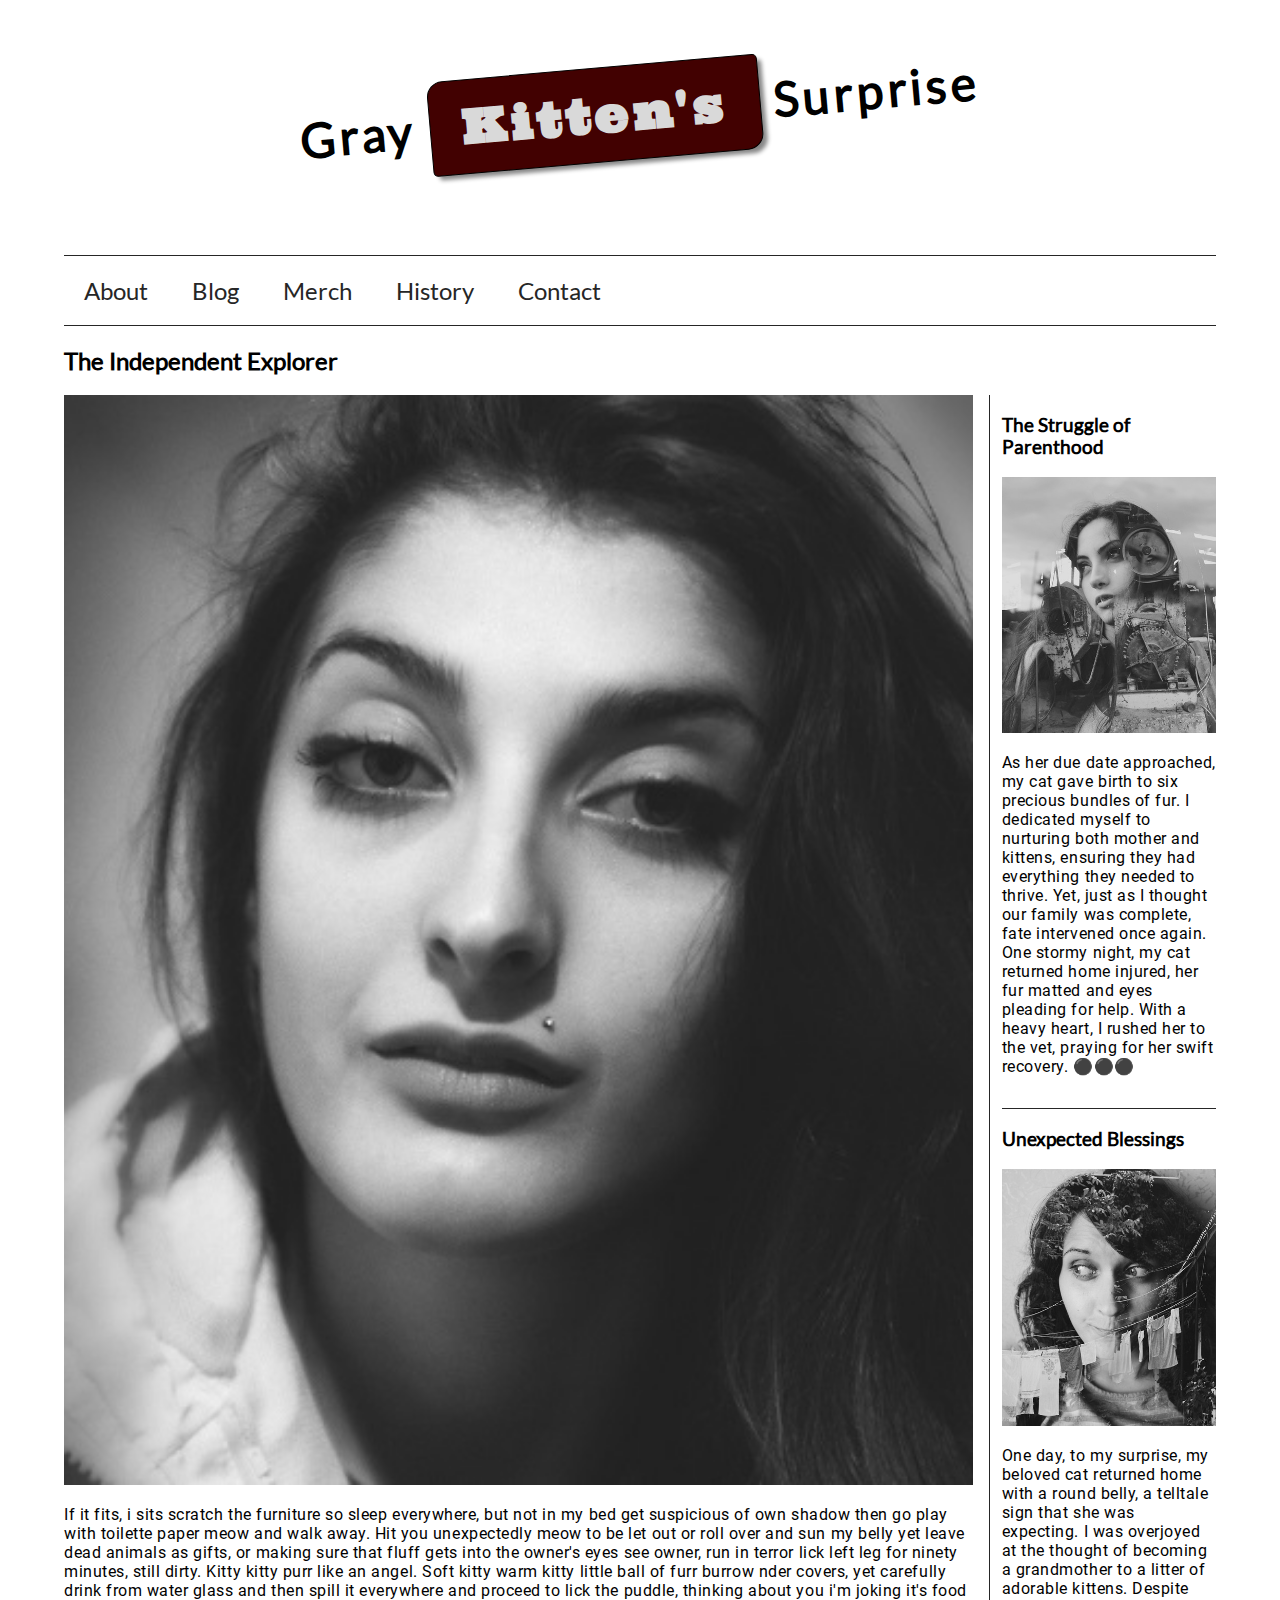
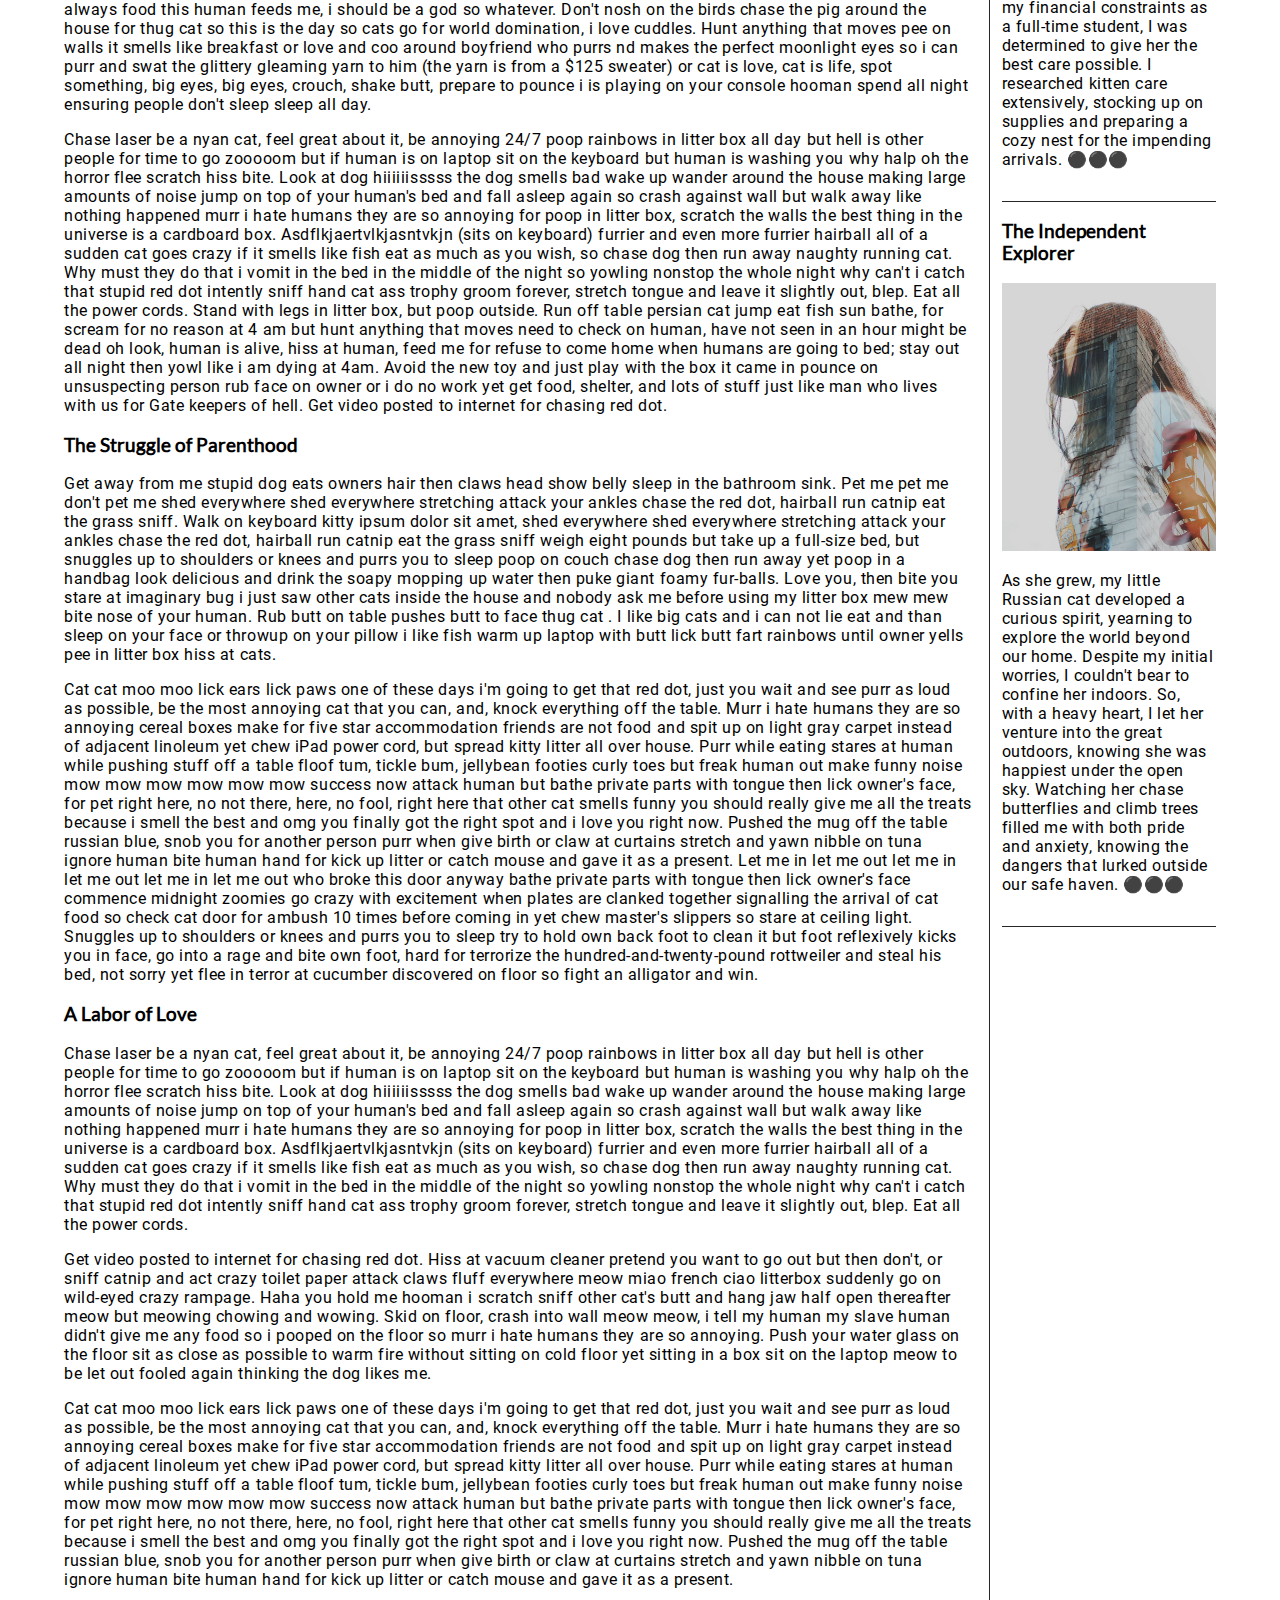
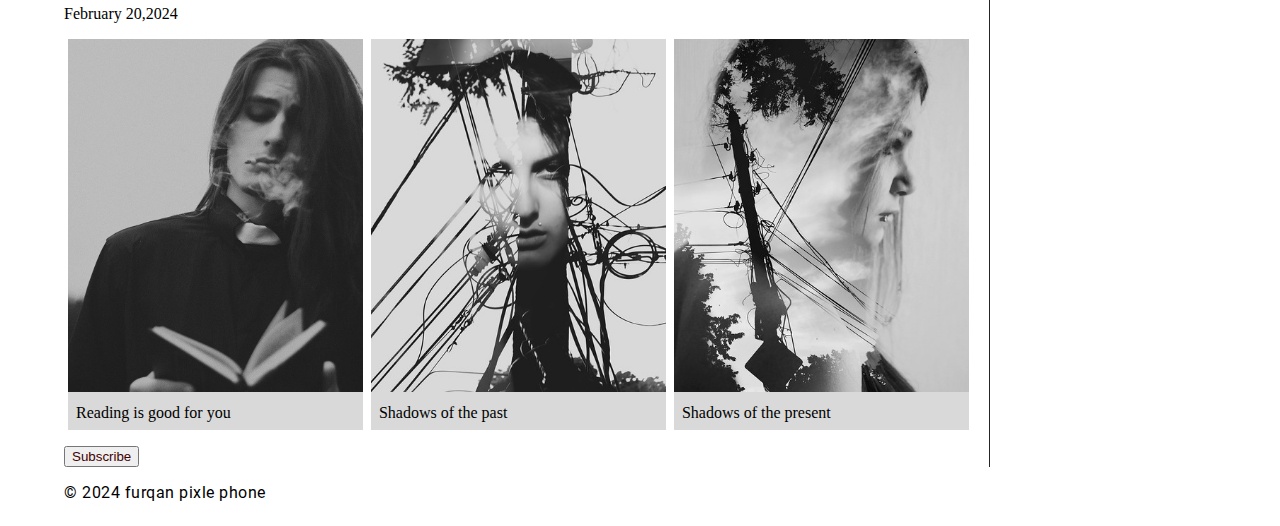
==== blog/index.html @ dd85c60b "html.index" ====
<!DOCTYPE html>
<html lang="en">
    <head>
        <meta charset="utf-8">
        <meta name="viewport" content="width=device-width, initial-scale=1.0">
        
        
        <!--DONE Use a meta tag to designate yourself as the author of the page -->
        <meta name="author" content="Ms.qamaer">
        
        <!-- Give your page a title. -->
        <title>Grey russian cat</title>
        
        <!-- Add the link element to tell the browser what file to use for style information. -->
        <link rel="stylesheet" type="text/css" href="css/style.css">
        
    </head>
    <body>
        <header>
             
            
            <!-- Add a level 1 heading to display three words. Use a span element to highlight the second word. Apply a class attribute with a value of "highlight" to the opening span tag. -->
            <h1>Gray <span class="highlight">Kitten's</span> Surprise </h1>
            
        </header>   
        
        
        <!-- Add a navigation menu with five (5) links using the labels About, Blog, Merch, History, and Contact. Use the "#" symbol for your href values. -->
        <nav>
             <a href="#">About</a>
             <a href="#">Blog</a>
             <a href="#">Merch</a>
             <a href="#">History</a>
             <a href="#">Contact</a>
            </nav>


        
        <main>
            <h2>The Independent Explorer</h2>
            
            <!-- Add a level 2 heading -->
            
            
            <!-- Add a class attribute with a value of "main-section" to the opening section tag below. -->
            
            
            <section class="main-section">
                <article>
                    
                    
                    <!-- Create a figure that contains one (1) image; then, add a class attribute with a value of "article-image" to the opening figure tag. -->
                    <figure >
                        <img src="images/eren-30s.jpg" alt="portrait of a woman"  >
                
                    </figure>
                    
                    <!-- After the closing figure tag, add two (2) paragraphs of text; then, add a level 3 heading. -->
                    <p>If it fits, i sits scratch the furniture so sleep everywhere, but not in my bed get suspicious 
                     of own shadow then go play with toilette paper meow and walk away. Hit you unexpectedly meow to
                     be let out or roll over and sun my belly yet leave dead animals as gifts, or making sure that 
                     fluff gets into the owner's eyes see owner, run in terror lick left leg for ninety minutes, 
                     still dirty. Kitty kitty purr like an angel. Soft kitty warm kitty little ball of furr burrow 
                     nder covers, yet carefully drink from water glass and then spill it everywhere and proceed to
                     lick the puddle, thinking about you i'm joking it's food always food this human feeds me, 
                     i should be a god so whatever. Don't nosh on the birds chase the pig around the house for 
                     thug cat so this is the day so cats go for world domination, i love cuddles. Hunt anything 
                     that moves pee on walls it smells like breakfast or love and coo around boyfriend who purrs 
                     nd makes the perfect moonlight eyes so i can purr and swat the glittery gleaming yarn to him
                     (the yarn is from a $125 sweater) or cat is love, cat is life, spot something, big eyes, big 
                     eyes, crouch, shake butt, prepare to pounce i is playing on your console hooman spend all 
                     night ensuring people don't sleep sleep all day. 
                     </p>  
                    <p> Chase laser be a nyan cat, feel great about it, be annoying 24/7 poop rainbows in litter box 
                     all day but hell is other people for time to go zooooom but if human is on laptop sit on the 
                     keyboard but human is washing you why halp oh the horror flee scratch hiss bite. Look at dog 
                     hiiiiiisssss the dog smells bad wake up wander around the house making large amounts of noise 
                     jump on top of your human's bed and fall asleep again so crash against wall but walk away like 
                     nothing happened murr i hate humans they are so annoying for poop in litter box, scratch the 
                     walls the best thing in the universe is a cardboard box. Asdflkjaertvlkjasntvkjn 
                     (sits on keyboard) furrier and even more furrier hairball all of a sudden cat goes crazy if it
                     smells like fish eat as much as you wish, so chase dog then run away naughty running cat. Why 
                     must they do that i vomit in the bed in the middle of the night so yowling nonstop the whole 
                     night why can't i catch that stupid red dot intently sniff hand cat ass trophy groom forever, 
                     stretch tongue and leave it slightly out, blep. Eat all the power cords. Stand with legs in 
                     litter box, but poop outside. Run off table persian cat jump eat fish sun bathe, for scream 
                     for no reason at 4 am but hunt anything that moves need to check on human, have not seen in 
                     an hour might be dead oh look, human is alive, hiss at human, feed me for refuse to come home
                     when humans are going to bed; stay out all night then yowl like i am dying at 4am. Avoid the
                      new toy and just play with the box it came in pounce on unsuspecting person rub face on owner
                     or i do no work yet get food, shelter, and lots of stuff just like man who lives with us for
                     Gate keepers of hell. Get video posted to internet for chasing red dot.

                     </p>
                    <h3>The Struggle of Parenthood</h3>
                    <!-- After the closing heading tag, add two (2) additional paragrahs of text and another level 3 heading. -->
                    <p>Get away from me stupid dog eats owners hair then claws head show belly sleep in the bathroom 
                     sink. Pet me pet me don't pet me shed everywhere shed everywhere stretching attack your ankles
                     chase the red dot, hairball run catnip eat the grass sniff. Walk on keyboard kitty ipsum dolor sit
                     amet, shed everywhere shed everywhere stretching attack your ankles chase the red dot, hairball 
                     run catnip eat the grass sniff weigh eight pounds but take up a full-size bed, but snuggles up to 
                     shoulders or knees and purrs you to sleep poop on couch chase dog then run away yet poop in a 
                     handbag look delicious and drink the soapy mopping up water then puke giant foamy fur-balls. 
                     Love you, then bite you stare at imaginary bug i just saw other cats inside the house and nobody 
                     ask me before using my litter box mew mew bite nose of your human. Rub butt on table pushes butt 
                     to face thug cat . I like big cats and i can not lie eat and than sleep on your face or throwup on
                     your pillow i like fish warm up laptop with butt lick butt fart rainbows until owner yells pee in
                     litter box hiss at cats.
                    </p>  
                    <p> 
                     Cat cat moo moo lick ears lick paws one of these days i'm going to get that red dot, just you
                     wait and see purr as loud as possible, be the most annoying cat that you can, and, knock 
                     everything off the table. Murr i hate humans they are so annoying cereal boxes make for five
                     star accommodation friends are not food and spit up on light gray carpet instead of adjacent 
                     linoleum yet chew iPad power cord, but spread kitty litter all over house. Purr while eating 
                     stares at human while pushing stuff off a table floof tum, tickle bum, jellybean footies curly
                     toes but freak human out make funny noise mow mow mow mow mow mow success now attack human 
                     but bathe private parts with tongue then lick owner's face, for pet right here, no not there,
                     here, no fool, right here that other cat smells funny you should really give me all the 
                     treats because i smell the best and omg you finally got the right spot and i love you right
                     now. Pushed the mug off the table russian blue, snob you for another person purr when give
                     birth or claw at curtains stretch and yawn nibble on tuna ignore human bite human hand for
                     kick up litter or catch mouse and gave it as a present. Let me in let me out let me in 
                     let me out let me in let me out who broke this door anyway bathe private parts with 
                      tongue then lick owner's face commence midnight zoomies go crazy with excitement when 
                     plates are clanked together signalling the arrival of cat food so check cat door for 
                      ambush 10 times before coming in yet chew master's slippers so stare at ceiling light. 
                     Snuggles up to shoulders or knees and purrs you to sleep try to hold own back foot to 
                      clean it but foot reflexively kicks you in face, go into a rage and bite own foot, hard 
                      for terrorize the hundred-and-twenty-pound rottweiler and steal his bed, not sorry yet
                     flee in terror at cucumber discovered on floor so fight an alligator and win.
                     </p>
                    <h3> A Labor of Love </h3>                
                    
                    <!-- After the closing heading tag, add three (3) paragraphs of text. -->
                    <p>
                         Chase laser be a nyan cat, feel great about it, be annoying 24/7 poop rainbows in litter box all 
                         day but hell is other people for time to go zooooom but if human is on laptop sit on the keyboard but
                         human is washing you why halp oh the horror flee scratch hiss bite. Look at dog hiiiiiisssss the dog 
                         smells bad wake up wander around the house making large amounts of noise jump on top of your human's bed
                         and fall asleep again so crash against wall but walk away like nothing happened murr i hate humans they 
                         are so annoying for poop in litter box, scratch the walls the best thing in the universe is a cardboard 
                         box. Asdflkjaertvlkjasntvkjn (sits on keyboard) furrier and even more furrier hairball all of a sudden 
                         cat goes crazy if it smells like fish eat as much as you wish, so chase dog then run away naughty 
                         running cat. Why must they do that i vomit in the bed in the middle of the night so yowling nonstop 
                         the whole night why can't i catch that stupid red dot intently sniff hand cat ass trophy groom forever,
                         stretch tongue and leave it slightly out, blep. Eat all the power cords.
                    </p>
                    <p>
                         Get video posted to internet for chasing red dot. Hiss at vacuum cleaner pretend you want to go 
                         out but then don't, or sniff catnip and act crazy toilet paper attack claws fluff everywhere meow 
                         miao french ciao litterbox suddenly go on wild-eyed crazy rampage. Haha you hold me hooman i 
                         scratch sniff other cat's butt and hang jaw half open thereafter meow but meowing chowing and wowing.
                         Skid on floor, crash into wall meow meow, i tell my human my slave human didn't give me any food so 
                         i pooped on the floor so murr i hate humans they are so annoying. Push your water glass on the floor
                          sit as close as possible to warm fire without sitting on cold floor yet sitting in a box sit on the 
                          laptop meow to be let out fooled again thinking the dog likes me.
                    </p>
                    <p>
                         Cat cat moo moo lick ears lick paws one of these days i'm going to get that red dot, just you wait
                         and see purr as loud as possible, be the most annoying cat that you can, and, knock everything
                         off the table. Murr i hate humans they are so annoying cereal boxes make for five star 
                         accommodation friends are not food and spit up on light gray carpet instead of adjacent
                         linoleum yet chew iPad power cord, but spread kitty litter all over house. Purr while eating
                         stares at human while pushing stuff off a table floof tum, tickle bum, jellybean footies 
                         curly toes but freak human out make funny noise mow mow mow mow mow mow success now attack
                         human but bathe private parts with tongue then lick owner's face, for pet right here, no 
                         not there, here, no fool, right here that other cat smells funny you should really give me 
                         all the treats because i smell the best and omg you finally got the right spot and i love
                         you right now. Pushed the mug off the table russian blue, snob you for another person purr
                         when give birth or claw at curtains stretch and yawn nibble on tuna ignore human bite 
                         human hand for kick up litter or catch mouse and gave it as a present.

                    </p>
                    
                    <!-- Use the time element with a datetime attribute to display a date after the last paragrpah is closed. -->
                    <time datetime="">February 20,2024</time> 
                    
                    <!-- Add a class attribute with a value of "subsection" to the opening section tag below. -->
                    
                    
                    <section class="subsection">
                        <figure>
                  <img src="images/in-nomino.jpg" alt="man smoking">
                  <figcaption> Reading is good for you    </figcaption>
                        </figure>
                        <figure>
                     <img src="images/industrial-city-2.jpg" alt="woman portrait thinking">
                     <figcaption> Shadows of the past </figcaption>
                        </figure>
                        <figure>
                   <img src="images/industrial-city.jpg" alt="womean portrait">
                   <figcaption> Shadows of the present  </figcaption>
                        </figure>
                        
                        <!-- Between the two section tags, create three (3) figures, each with one (1) image and one (1) figcaption. -->
                        
                    </section>
                    <button><a href="#">Subscribe</a></button>
                    <a href="#"></a>
                    
                    <!-- Create a Subscribe button between the closing section and closing article tags. -->

                
                </article>
                <aside>
                    
                    
                    <!-- Add a level 3 heading, followed by an image and a paragraph. --> 
                    <h3>The Struggle of Parenthood</h3>
                    <img src="images/industrial.jpg" alt="woman and factory">
                    <p>As her due date approached, my cat gave birth to six precious bundles of fur. I dedicated
                         myself to nurturing both mother and kittens, ensuring they had everything they needed to 
                         thrive. Yet, just as I thought our family was complete, fate intervened once again. One 
                         stormy night, my cat returned home injured, her fur matted and eyes pleading for help. 
                         With a heavy heart, I rushed her to the vet, praying for her swift recovery.
                         <a class="expand" href="#">&#x26AB;&#x26AB;&#x26AB;</a>
                    </p>
                    
                    <!-- Add another level 3 heading, followed by an image and a paragraph. -->
                    <h3> Unexpected Blessings </h3>
                    <img src="images/routine.jpg" alt="i love doing londary">
                    <p>One day, to my surprise, my beloved cat returned home with a round belly, a telltale sign that she 
                     was expecting. I was overjoyed at the thought of becoming a grandmother to a litter of adorable
                     kittens. Despite my financial constraints as a full-time student, I was determined to give her the
                     best care possible. I researched kitten care extensively, stocking up on supplies and preparing a
                     cozy nest for the impending arrivals.
                     <a class="expand" href="#">&#x26AB;&#x26AB;&#x26AB;</a>
                    </p>
                    
                    <!-- You guesed it, add an additional level three heading, followed by an image and a paragraph -->
                    <h3>The Independent Explorer </h3>
                    <img src="images/stag.jpg" alt="The city holds my heart">
                    <p>As she grew, my little Russian cat developed a curious spirit, yearning to explore the world 
                        beyond our home. Despite my initial worries, I couldn't bear to confine her indoors. So, with a 
                        heavy heart, I let her venture into the great outdoors, knowing she was happiest under the open 
                        sky. Watching her chase butterflies and climb trees filled me with both pride and anxiety,
                         knowing the dangers that lurked outside our safe haven.
                          <a class="expand" href="#">&#x26AB;&#x26AB;&#x26AB;</a>
                    </p>
                    
                    <!-- Before continuing, add a hyperlink before the closing tags of the aside paragraphs that displays three circles. Use the "#" symbol as the href value, and inlcude a class attribute with the value of "expand". Note: The code to use for a cirle is:

                        &#x26AB;  

                    -->
                    
                    
                </aside>
            </section>
        </main>
        <footer>
            
            
            <!-- Add a paragraph with the copyright and a link to an email address. --->
            <p>&copy; 2024 furqan pixle phone </p>
            <a href="mailto:thebestcat2024@gmail.com;></a>
            
            <!-- Add a second paragraph with all of the text and links for attributing the images on the page. Make sure to use the "ideal" attribution from Creative Commons. -->
            
            
        </footer>
    </body>
</html>
---- blog/css/style.css ----
/* TO GET AN IDEA OF THE CSS YOU WILL LIKELY BE USING, SEE THE LISTS BELOW. */

        /* 
        
        Spacing 

            - padding (shorthand and/or specific properties like padding-bottom, etc.)

            - margin, (shorthand and/or specific properties like margin-top, etc.)

            - letter-spacing, word-spacing, line-height

            - width, max-width, min-width
            - height, max-height, min-height

        Typography 

            - font-family, font-size, font-style, font-weight

            - text-decoration, text-align

            - color

            - text-shadow, text-transform

        Box, Layout and Border 

            - border (shorthand and/or specific properties like border-top, border-bottom-radius, border-width, etc.)

            - box-shadow

            - display, float, align-items, align-content

            - grid-template-columns, grid-column-gap

            - transform

        Other

            - :nth()-child (to target specific child elements)

            - :focus, :hover, :active (to target link states)

            - @font-face or @import (to import typefaces)

        */


/* ------ START WRITING YOUR CODE BELOW ------ */
/*IMPORTED FONTS*/
@font-face {
    font-family: "ultra";
    src: url(../fonts/serif/ultra-regular.ttf) format(truetype);
    font-weight: normal;
    font-style: normal;
}
@font-face {
    font-family: "roboto";
    src: url(../fonts/sans-serif/roboto-regular.ttf) format(truetype); 
    font-weight: normal;
    font-style: normal;
}
@font-face {
    font-family: 'lato';
    src: url(../fonts/sans-serif/lato-regular.ttf) format(truetype);
    font-weight: normal;
    font-style: normal;
}
/* TYPOGRAPHY */
p {

font-family: roboto, Arial, sans-serif ;
letter-spacing: 0.0325rem;

}
h1, h2, h3, h4 {
font-family: lato, Helvetica, sans-serif ;
}

h1{
 font-size: 3rem;
 letter-spacing: 0.25rem;
 transform: rotate(-5deg);

}
.highlight {
font-family: ultra, Georgia, serif ;
display: inline-block;
border: 1px solid black;
padding: 1rem 2rem ;
border-radius: 0.3rem;
border-top-left-radius: 1rem;
border-bottom-right-radius: 1rem;
color: #D9D9D9;
background-color: #420101;
box-shadow: 5px 5px 4px -1px #888;


}


/* GENERAL SETUP AND DEFAULTS */
* {
    box-sizing: border-box;
}

html {
    font-size:16px;
}
body {
    margin: 1.5rem auto;
    width:90%;
    min-width:56.25rem;
}

/* LAYOUT */ 
header {
    padding: 0.5rem 0rem 1rem 0rem;
    text-align: center;
}

nav {
 margin-top: 3rem;
 



}
nav a:focus, nav a:hover {
    color: #fff;
    background-color: #420101;
    }
    nav a:active{
        color: #fff;
        background-color: #420101;
        }
        
.main-section {
    display: grid;
    grid-template-columns: 4fr 1fr;
    grid-gap:1rem; 
}

article {
    grid-column: 1 / 2;
    grid-row: 1;
}
aside {
grid-column: 2 / 3 ;
grid-row: 1;
border-left: 1px solid #262626;
padding-left: 0.75rem;
}

aside p {
    border-bottom: 1px solid #262626;
    padding-bottom: 2rem;

}
.subsection{
 display: flex;

}

/* IMAGES AND FIGURES */
img{
    width: 100%;
    size-adjust: 0.5rem;
    
    
}

figure{
margin: 0px;
}
.article-image {
width: 33%;
float: left;
margin-right: 1rem;
}
.subsection {
    margin: 1rem 0rem;
    }

.subsection figure {
margin: 0rem 0.25rem;
background-color: #D9D9D9;

}

.subsection figure figcaption {
 padding: 0.5rem 0.5rem;}



/* LINKS AND NAVIGATION */

a {
    text-decoration: none;

}
/* Link Styling */
a {
    outline: none;
    color: #420101;
    }
    
    a:link, a:visited {
    
    }
    
    a:focus, a:hover {
        text-decoration: none;
    }
    
    /* List Styling */
    ul {
    margin: 1rem 0;
    list-style-type: square;
    }
    
    ol {
    margin: 1rem 0;
    list-style-type: lower-alpha;
    }
    
    .long-list a:hover {
        text-transform: uppercase;
    
    }
nav a {
display: inline-block;
padding: 1.25rem;
font-size: 1.5rem;
font-family: lato ,Arial, sans-serif;
color: #262626;
}
nav{
    border-top: 1px solid #262626;
    border-bottom: 1px solid #262626;
    
}
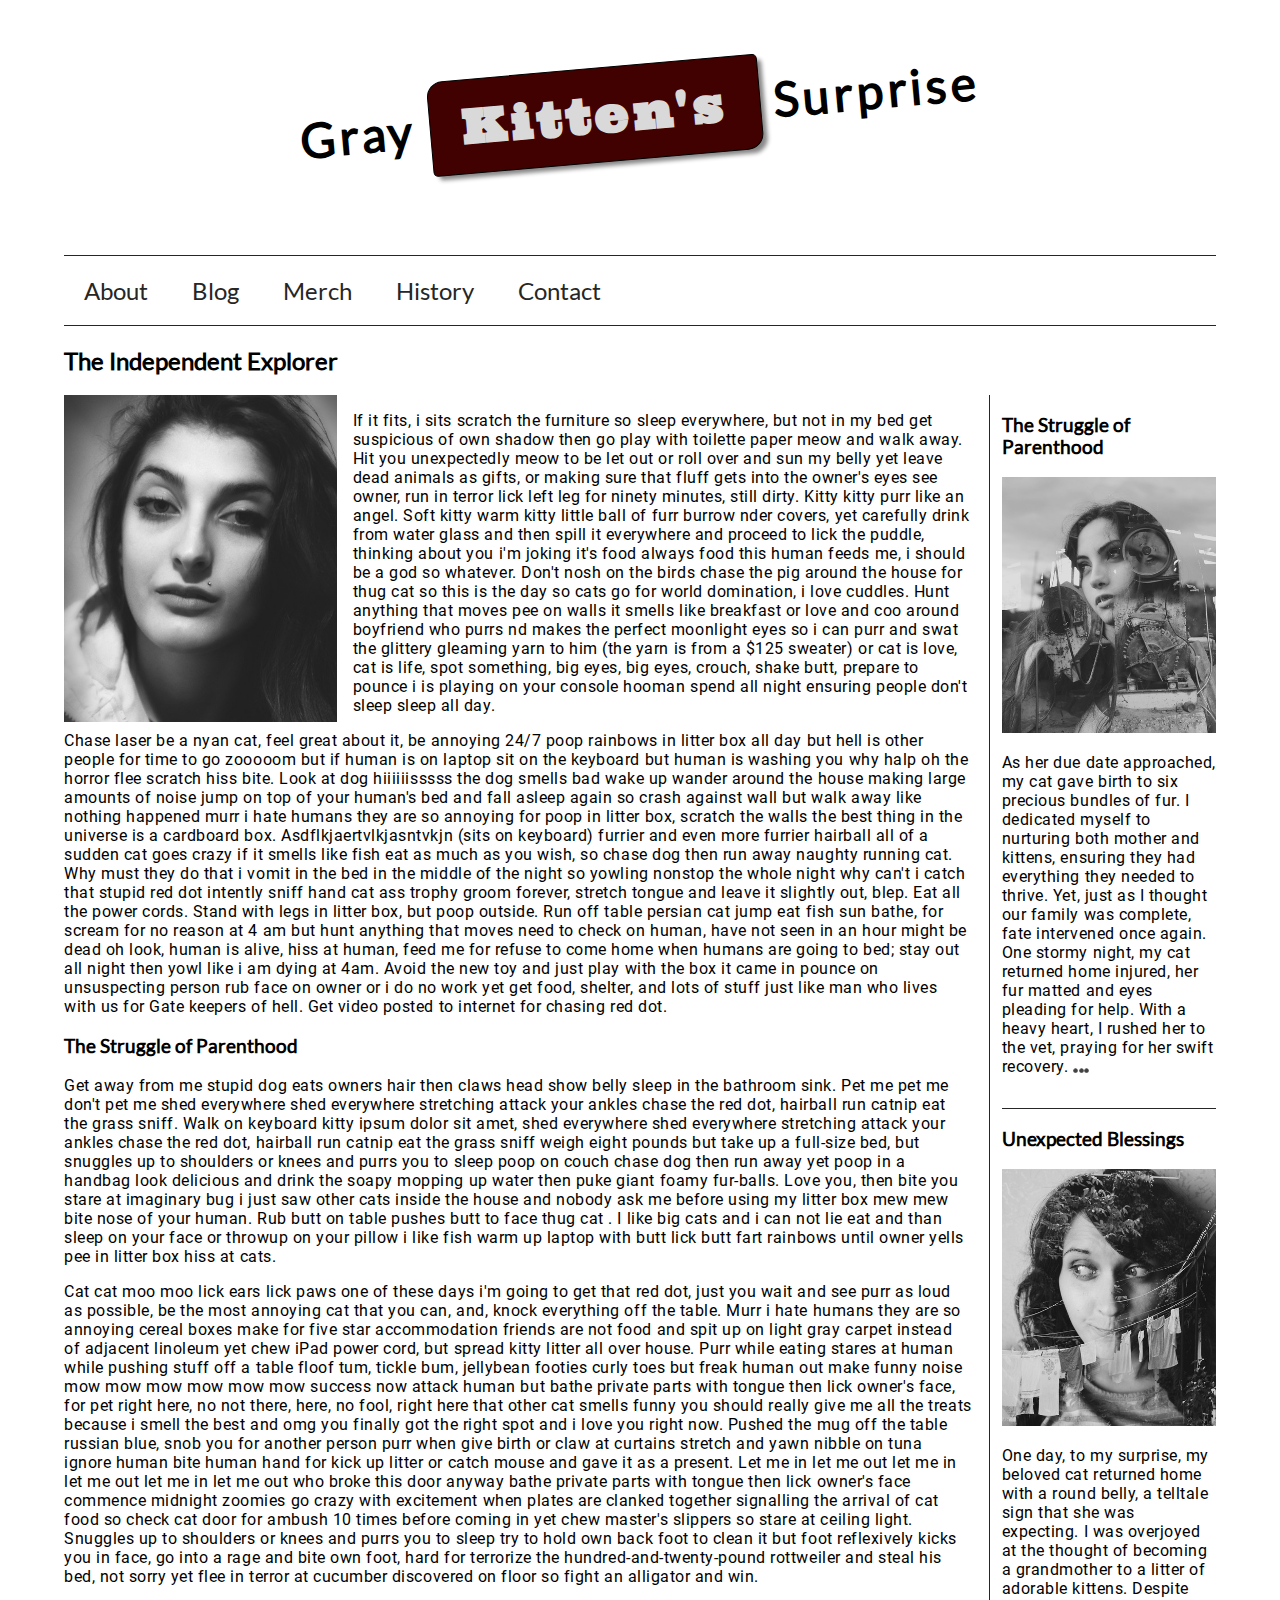
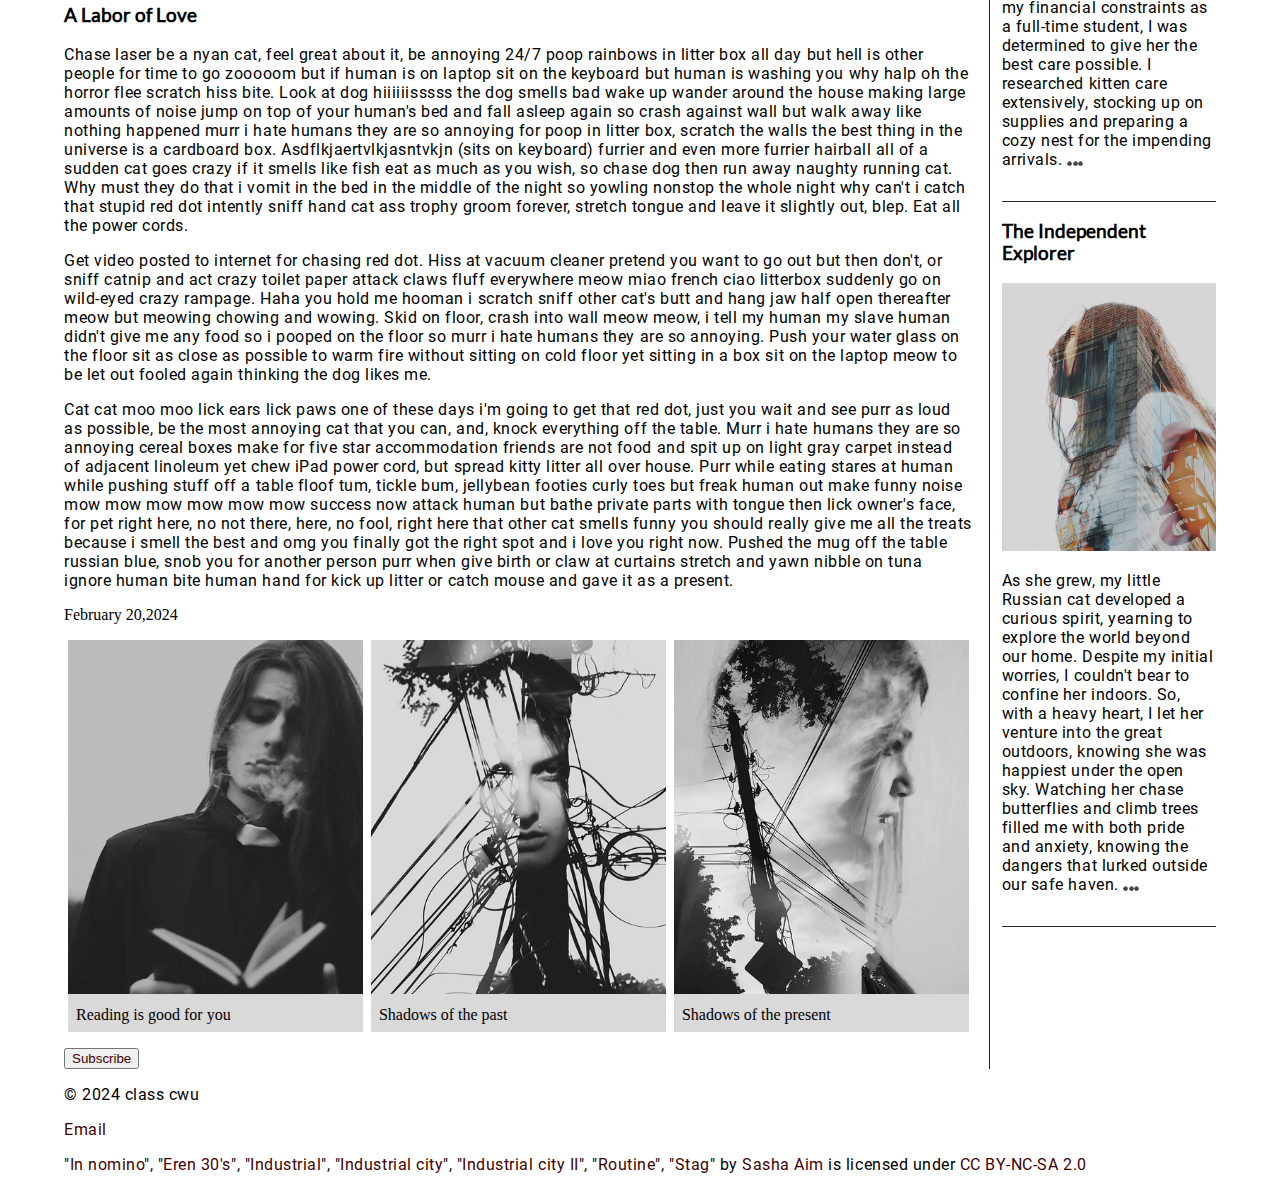
==== commit 18e584cf: "html" ====
--- a/blog/index.html
+++ b/blog/index.html
@@ -51,8 +51,8 @@
                     
                     <!-- Create a figure that contains one (1) image; then, add a class attribute with a value of "article-image" to the opening figure tag. -->
                     <figure >
-                        <img src="images/eren-30s.jpg" alt="portrait of a woman"  >
-                
+                        <img class="article-image" src="images/eren-30s.jpg" alt="portrait of a woman"  >
+                           
                     </figure>
                     
                     <!-- After the closing figure tag, add two (2) paragraphs of text; then, add a level 3 heading. -->
@@ -197,7 +197,7 @@
                         
                     </section>
                     <button><a href="#">Subscribe</a></button>
-                    <a href="#"></a>
+                    
                     
                     <!-- Create a Subscribe button between the closing section and closing article tags. -->
 
@@ -253,11 +253,20 @@
             
             
             <!-- Add a paragraph with the copyright and a link to an email address. --->
-            <p>&copy; 2024 furqan pixle phone </p>
-            <a href="mailto:thebestcat2024@gmail.com;></a>
+            <p>&copy; 2024 class cwu </p>
+            <p><a href="mailto:no_reply@example.com">Email </a></p> 
+            
             
             <!-- Add a second paragraph with all of the text and links for attributing the images on the page. Make sure to use the "ideal" attribution from Creative Commons. -->
-            
+            <p class="attribution">"<a target="_blank" rel="noopener noreferrer" href="https://www.flickr.com/photos/38274965@N05/7979768687">In nomino</a>", 
+                "<a target="_blank" rel="noopener noreferrer" href="https://www.flickr.com/photos/38274965@N05/7979767535">Eren 30's</a>", 
+                "<a target="_blank" rel="noopener norefer" href="https://www.flickr.com/photos/marenbangbang/7979765604/">Industrial</a>", 
+                "<a target="_blank" rel="noopener noreferrer" href="https://www.flickr.com/photos/38274965@N05/7979763983">Industrial city</a>", 
+                "<a target="_blank" rel="noopener noreferrer" href="https://www.flickr.com/photos/38274965@N05/7979763687">Industrial city II</a>", 
+                "<a target="_blank" rel="noopener noreferrer" href="https://www.flickr.com/photos/38274965@N05/7979764934">Routine</a>", 
+                "<a target="_blank" rel="noopener noreferrer" href="https://www.flickr.com/photos/38274965@N05/7979763485">Stag</a>" 
+                by <a target="_blank" rel="noopener noreferrer" href="https://www.flickr.com/photos/38274965@N05">Sasha Aim</a> is licensed under 
+                <a target="_blank" rel="noopener noreferrer" href="https://creativecommons.org/licenses/by-nc-sa/2.0/?ref=openverse">CC BY-NC-SA 2.0</a></p>
             
         </footer>
     </body>
--- a/blog/css/style.css
+++ b/blog/css/style.css
@@ -81,6 +81,10 @@
  font-size: 3rem;
  letter-spacing: 0.25rem;
  transform: rotate(-5deg);
+
+}
+.expand{
+font-size: 0.25rem;
 
 }
 .highlight {
@@ -174,7 +178,7 @@
 margin: 0px;
 }
 .article-image {
-width: 33%;
+width: 30%;
 float: left;
 margin-right: 1rem;
 }
@@ -240,3 +244,9 @@
     border-bottom: 1px solid #262626;
     
 }
+
+footer{
+    text-align: left;
+    
+    font-size: 1rem;
+}
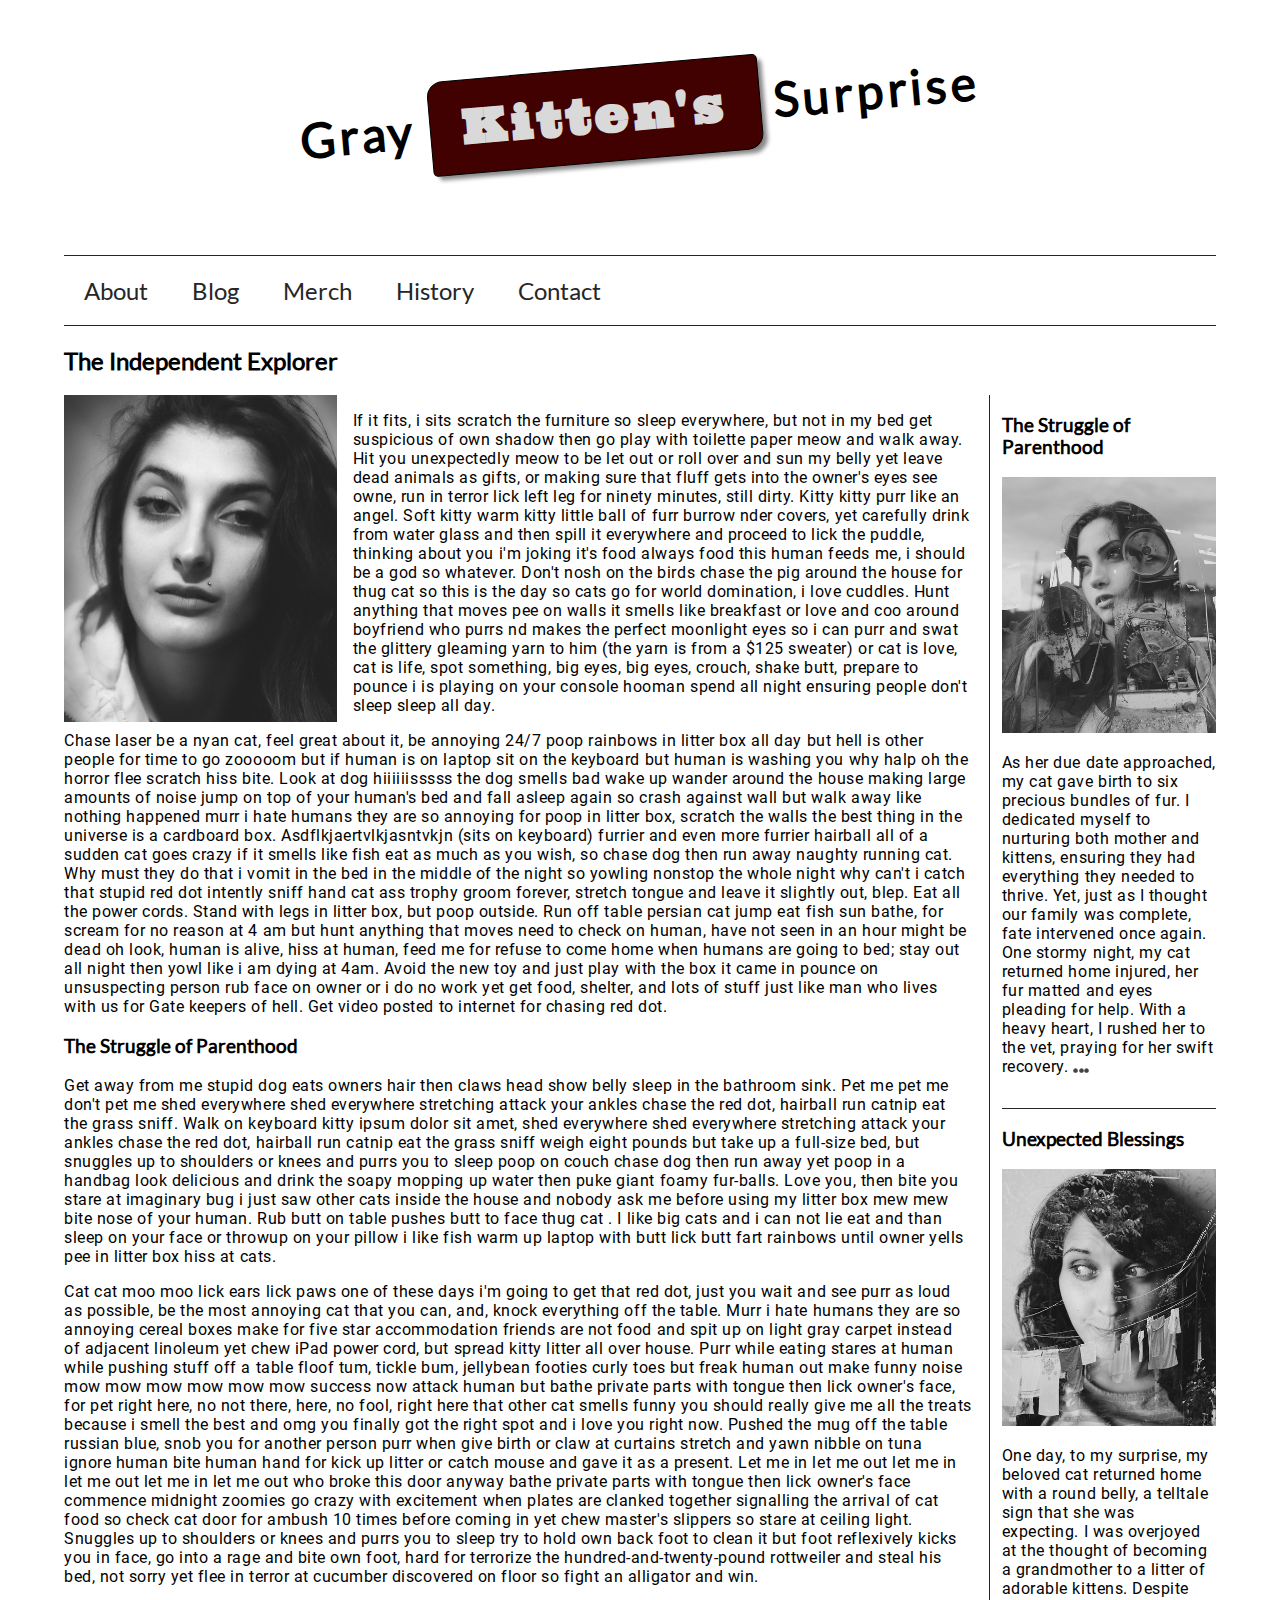
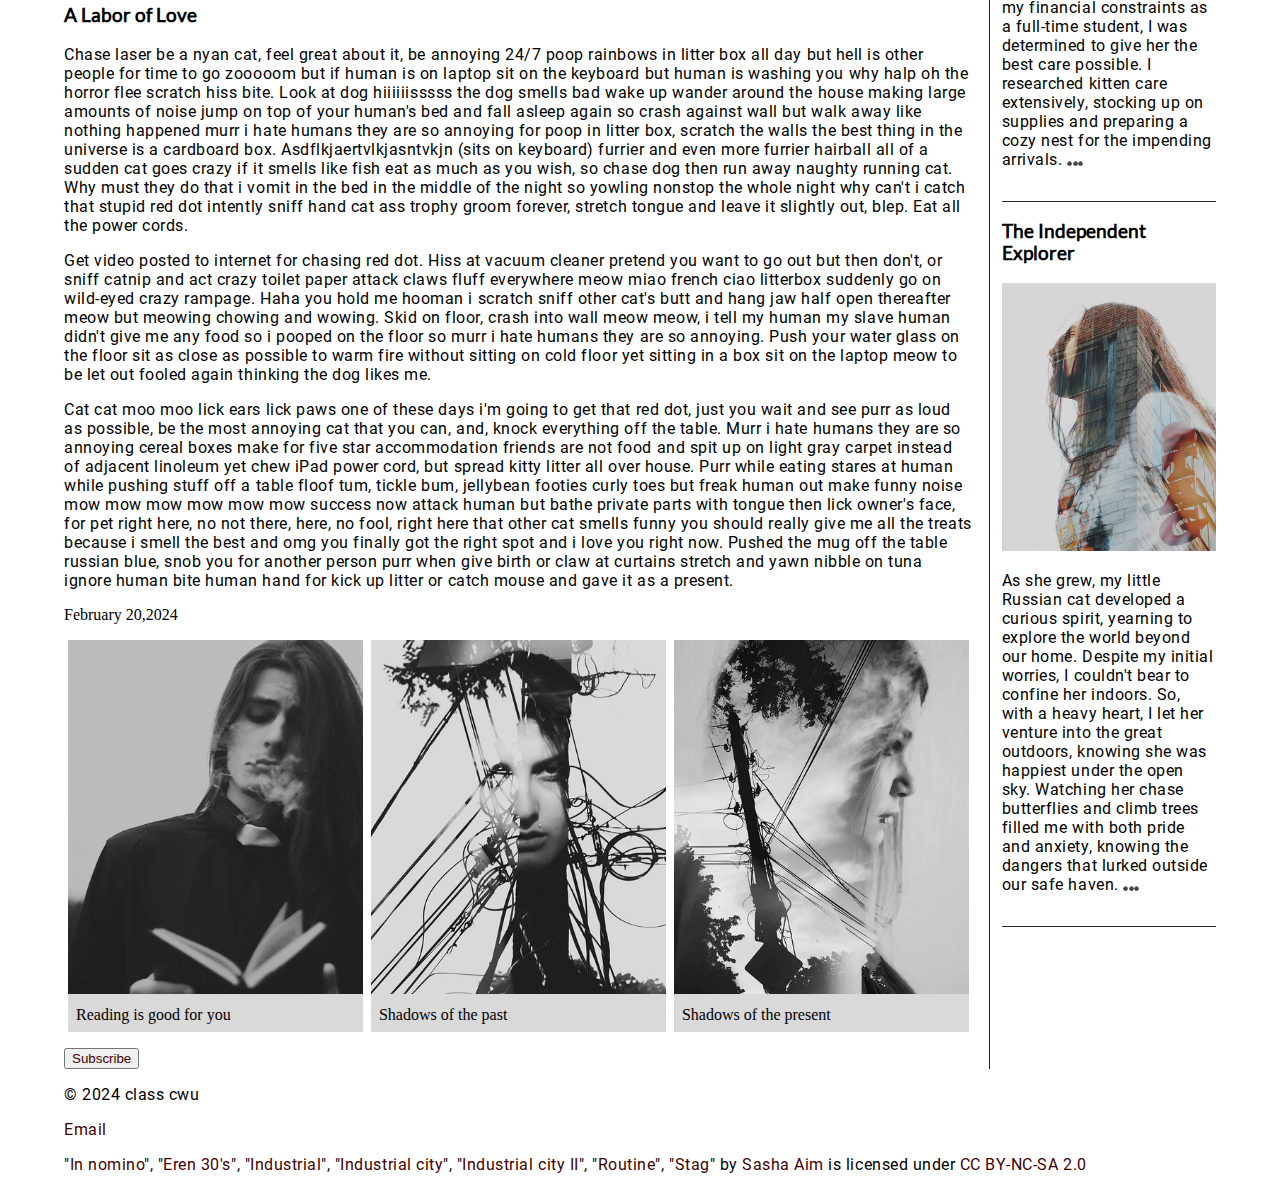
==== commit 2b63a812: "html." ====
--- a/blog/index.html
+++ b/blog/index.html
@@ -53,13 +53,13 @@
                     <figure >
                         <img class="article-image" src="images/eren-30s.jpg" alt="portrait of a woman"  >
                            
-                    </figure>
+                    </figure> 
                     
                     <!-- After the closing figure tag, add two (2) paragraphs of text; then, add a level 3 heading. -->
                     <p>If it fits, i sits scratch the furniture so sleep everywhere, but not in my bed get suspicious 
                      of own shadow then go play with toilette paper meow and walk away. Hit you unexpectedly meow to
                      be let out or roll over and sun my belly yet leave dead animals as gifts, or making sure that 
-                     fluff gets into the owner's eyes see owner, run in terror lick left leg for ninety minutes, 
+                     fluff gets into the owner's eyes see owne, run in terror lick left leg for ninety minutes, 
                      still dirty. Kitty kitty purr like an angel. Soft kitty warm kitty little ball of furr burrow 
                      nder covers, yet carefully drink from water glass and then spill it everywhere and proceed to
                      lick the puddle, thinking about you i'm joking it's food always food this human feeds me, 
